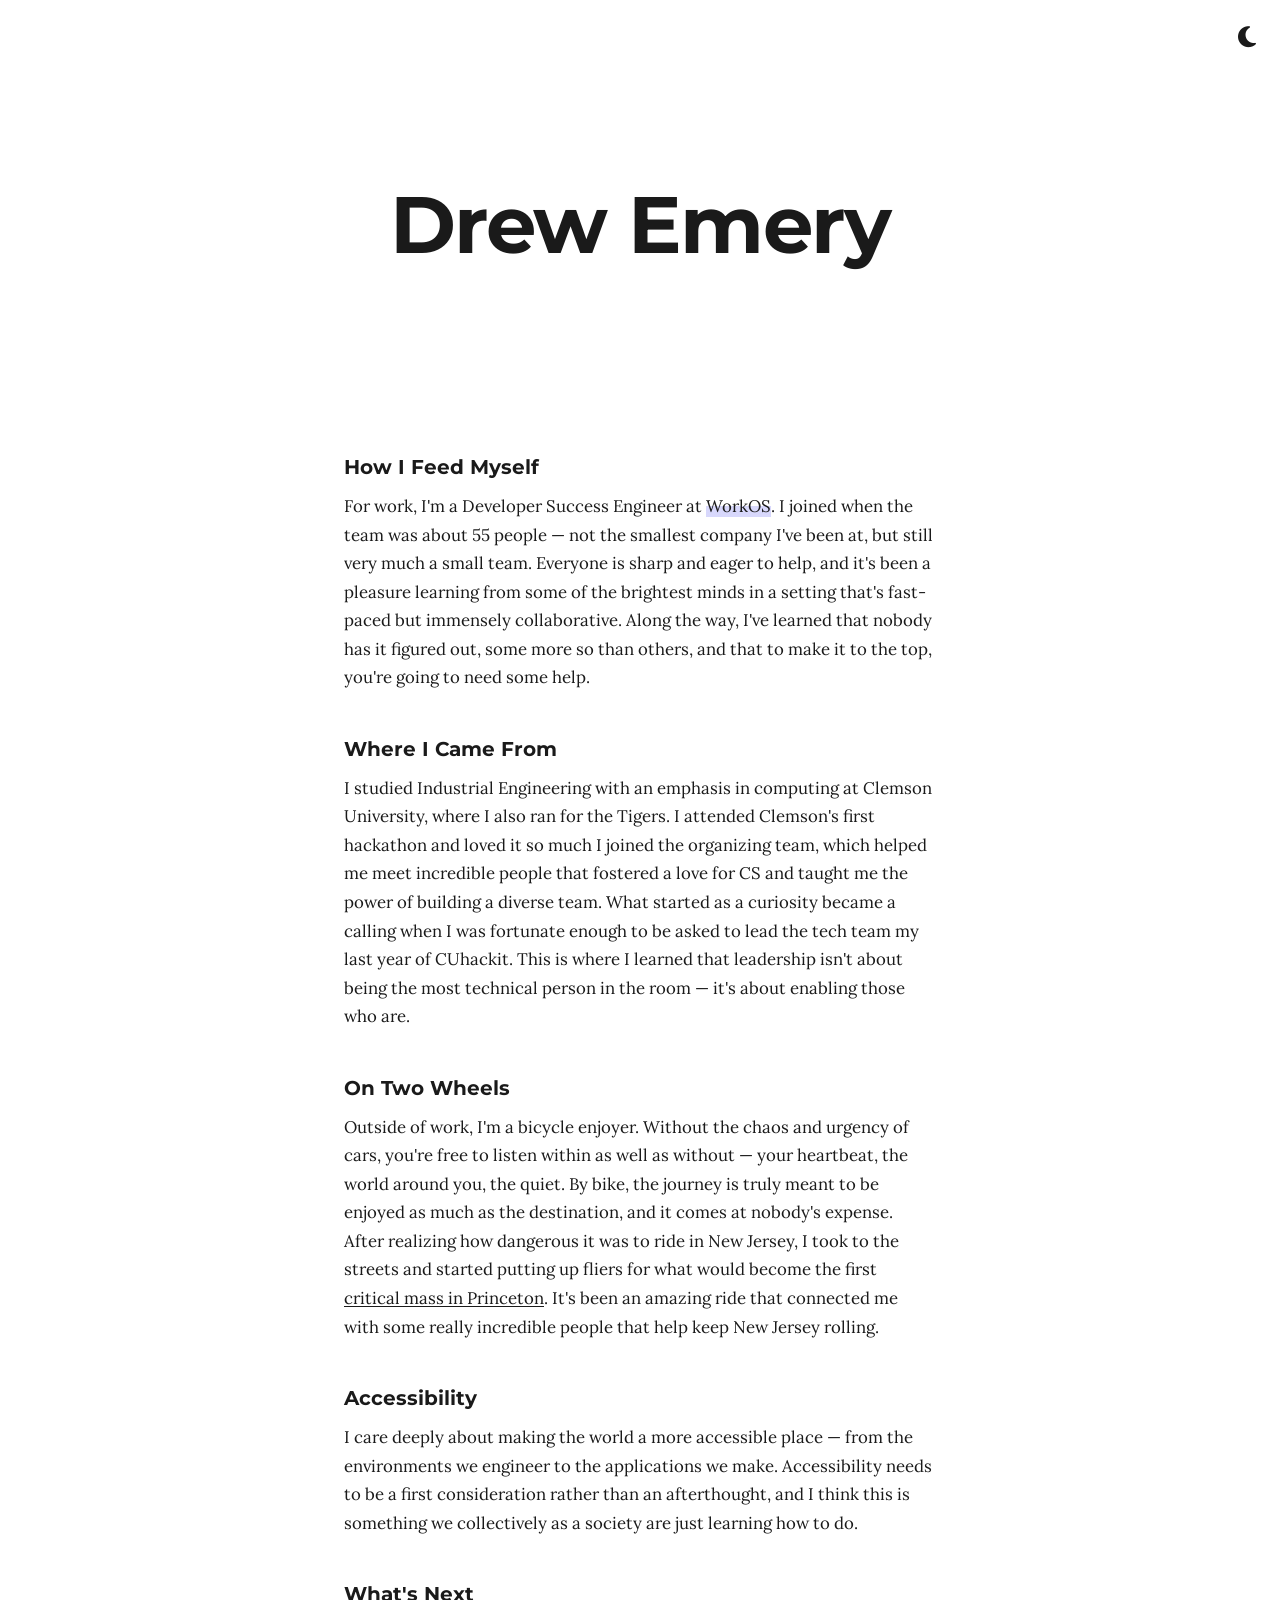
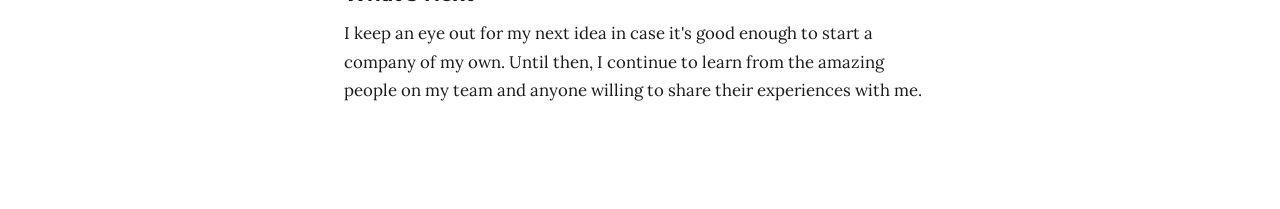
==== index.html @ e58ec0a4 "Refine bio content across all sections Rewrite cycling section with more personal voice, rework Clem" ====
<!DOCTYPE html>
<html lang="en">
<head>
  <meta charset="UTF-8">
  <meta name="viewport" content="width=device-width, initial-scale=1.0">
  <title>Drew Emery</title>
  <link rel="preconnect" href="https://fonts.googleapis.com">
  <link rel="preconnect" href="https://fonts.gstatic.com" crossorigin>
  <link rel="stylesheet" href="https://fonts.googleapis.com/css2?family=Montserrat:wght@700&family=Lora:ital,wght@0,400;0,500;1,400&display=swap">
  <link rel="stylesheet" href="styles.css">
  <link rel="stylesheet" href="https://cdnjs.cloudflare.com/ajax/libs/font-awesome/6.5.1/css/all.min.css">
  <script>
    (function() {
      var saved = localStorage.getItem('theme');
      if (saved === 'dark' || (!saved && window.matchMedia('(prefers-color-scheme: dark)').matches)) {
        document.documentElement.classList.add('dark');
      }
    })();
  </script>
</head>
<body>
  <a href="#main" class="skip-link">Skip to content</a>

  <button class="theme-toggle" id="theme-toggle" aria-label="Switch to dark mode">
    <i class="fa-solid fa-moon" aria-hidden="true"></i>
  </button>

  <header class="jumbotron">
    <h1>Drew Emery</h1>
  </header>

  <main id="main">
    <section>
      <h2>How I Feed Myself</h2>
      <p>For work, I'm a Developer Success Engineer at <a href="https://workos.com" class="highlight-workos">WorkOS</a>. I joined when the team was about 55 people &mdash; not the smallest company I've been at, but still very much a small team. Everyone is sharp and eager to help, and it's been a pleasure learning from some of the brightest minds in a setting that's fast-paced but immensely collaborative. Along the way, I've learned that nobody has it figured out, some more so than others, and that to make it to the top, you're going to need some help.</p>
    </section>

    <section>
      <h2>Where I Came From</h2>
      <p>I studied Industrial Engineering with an emphasis in computing at Clemson University, where I also ran for the Tigers. I attended Clemson's first hackathon and loved it so much I joined the organizing team, which helped me meet incredible people that fostered a love for CS and taught me the power of building a diverse team. What started as a curiosity became a calling when I was fortunate enough to be asked to lead the tech team my last year of CUhackit. This is where I learned that leadership isn't about being the most technical person in the room &mdash; it's about enabling those who are.</p>
    </section>

    <section>
      <h2>On Two Wheels</h2>
      <p>Outside of work, I'm a bicycle enjoyer. Without the chaos and urgency of cars, you're free to listen within as well as without &mdash; your heartbeat, the world around you, the quiet. By bike, the journey is truly meant to be enjoyed as much as the destination, and it comes at nobody's expense. After realizing how dangerous it was to ride in New Jersey, I took to the streets and started putting up fliers for what would become the first <a href="https://cmp.bike">critical mass in Princeton</a>. It's been an amazing ride that connected me with some really incredible people that help keep New Jersey rolling.</p>
    </section>

    <section>
      <h2>Accessibility</h2>
      <p>I care deeply about making the world a more accessible place &mdash; from the environments we engineer to the applications we make. Accessibility needs to be a first consideration rather than an afterthought, and I think this is something we collectively as a society are just learning how to do.</p>
    </section>

    <section>
      <h2>What's Next</h2>
      <p>I keep an eye out for my next idea in case it's good enough to start a company of my own. Until then, I continue to learn from the amazing people on my team and anyone willing to share their experiences with me.</p>
    </section>
  </main>

  <script>
    const toggle = document.getElementById('theme-toggle');
    const icon = toggle.querySelector('i');

    function updateToggle() {
      const isDark = document.documentElement.classList.contains('dark');
      if (isDark) {
        icon.classList.replace('fa-moon', 'fa-sun');
        toggle.setAttribute('aria-label', 'Switch to light mode');
      } else {
        icon.classList.replace('fa-sun', 'fa-moon');
        toggle.setAttribute('aria-label', 'Switch to dark mode');
      }
    }

    updateToggle();

    toggle.addEventListener('click', () => {
      document.documentElement.classList.toggle('dark');
      const isDark = document.documentElement.classList.contains('dark');
      localStorage.setItem('theme', isDark ? 'dark' : 'light');
      updateToggle();
    });
  </script>
</body>
</html>
---- styles.css ----
* {
  margin: 0;
  padding: 0;
  box-sizing: border-box;
}

body {
  font-family: "Lora", Georgia, serif;
  line-height: 1.7;
  color: #1a1a1a;
  background: #fff;
  transition: background 0.3s, color 0.3s;
}

html.dark body {
  color: #e0e0e0;
  background: #121212;
}

@media (prefers-reduced-motion: reduce) {
  body {
    transition: none;
  }
}

.skip-link {
  position: absolute;
  top: -100%;
  left: 1rem;
  padding: 0.5rem 1rem;
  background: #1a1a1a;
  color: #fff;
  border-radius: 0 0 4px 4px;
  z-index: 100;
  text-decoration: none;
}

.skip-link:focus {
  top: 0;
}

html.dark .skip-link {
  background: #e0e0e0;
  color: #121212;
}

.theme-toggle {
  position: fixed;
  top: 1.25rem;
  right: 1.25rem;
  background: none;
  border: none;
  font-size: 1.5rem;
  cursor: pointer;
  color: inherit;
  z-index: 10;
  padding: 0.25rem;
  border-radius: 4px;
}

.theme-toggle:focus-visible {
  outline: 2px solid #6363f1;
  outline-offset: 4px;
}

.jumbotron {
  display: flex;
  align-items: center;
  justify-content: center;
  min-height: 50vh;
  padding: 2rem;
}

.jumbotron h1 {
  font-size: clamp(2.5rem, 8vw, 5rem);
  font-weight: 700;
  letter-spacing: -0.02em;
}

main {
  max-width: 640px;
  margin: 0 auto;
  padding: 0 1.5rem 4rem;
}

section {
  margin-bottom: 2.5rem;
}

h1, h2 {
  font-family: "Montserrat", sans-serif;
}

h2 {
  font-size: 1.25rem;
  margin-bottom: 0.5rem;
}

p {
  font-size: 1.05rem;
}

a {
  color: inherit;
  text-decoration: underline;
  text-underline-offset: 2px;
}

a:focus-visible {
  outline: 2px solid #6363f1;
  outline-offset: 2px;
  border-radius: 2px;
}

html.dark a {
  color: #90caf9;
}

.highlight-workos {
  background: linear-gradient(to top, rgba(99, 99, 241, 0.25) 50%, transparent 50%);
  text-decoration: none;
}

.highlight-workos:hover {
  background: linear-gradient(to top, rgba(99, 99, 241, 0.4) 50%, transparent 50%);
}

html.dark .highlight-workos {
  background: linear-gradient(to top, rgba(99, 99, 241, 0.45) 50%, transparent 50%);
  color: #e0e0e0;
}

html.dark .highlight-workos:hover {
  background: linear-gradient(to top, rgba(99, 99, 241, 0.6) 50%, transparent 50%);
}
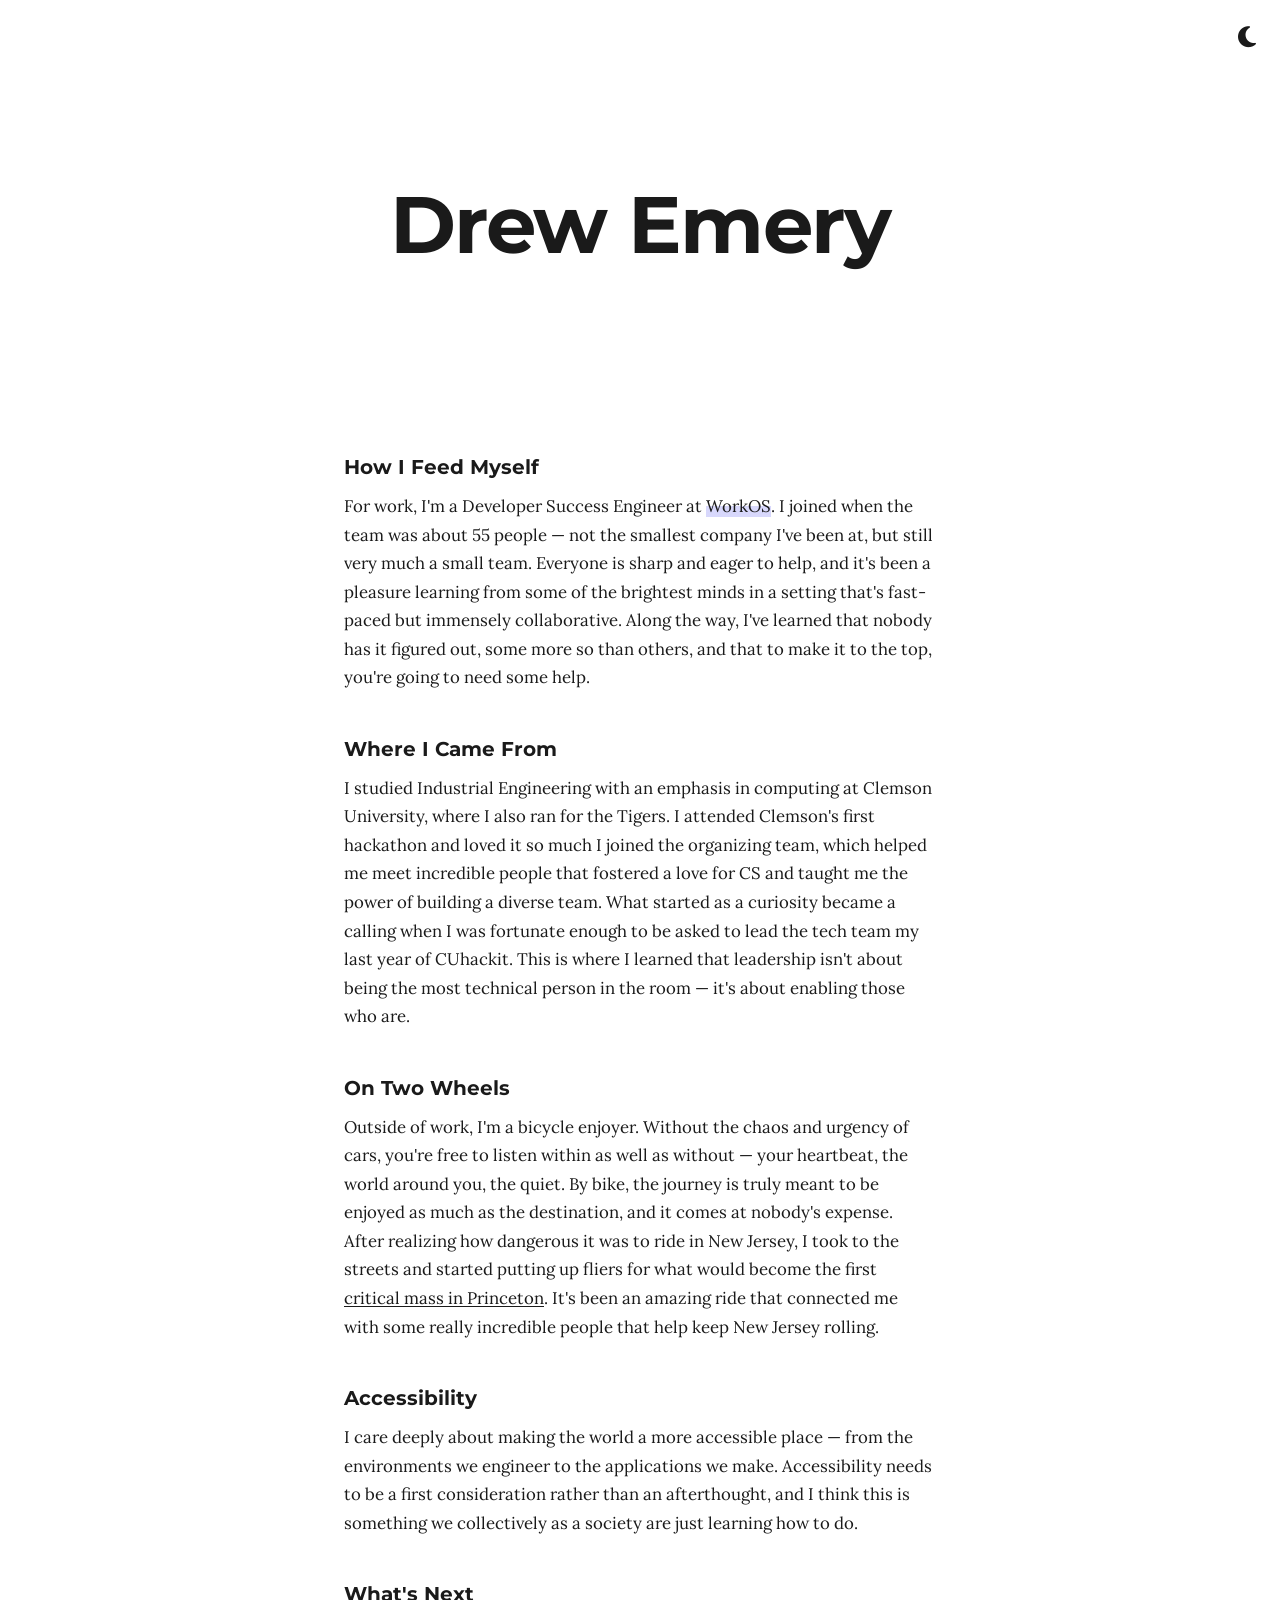
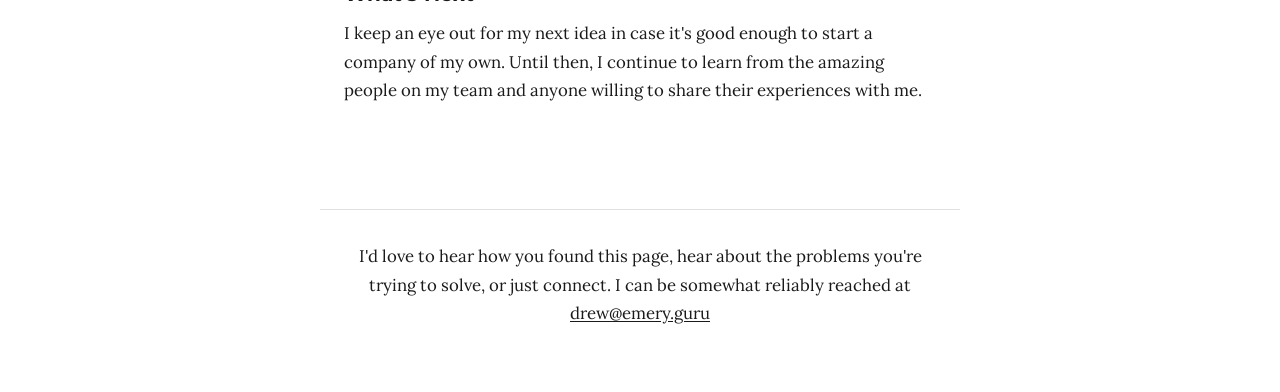
==== commit 64520160: "Add footer with obfuscated email contact JavaScript-assembled email address to discourage scraping, " ====
--- a/index.html
+++ b/index.html
@@ -56,6 +56,10 @@
     </section>
   </main>
 
+  <footer>
+    <p>I'd love to hear how you found this page, hear about the problems you're trying to solve, or just connect. I can be somewhat reliably reached at <a id="contact" href="#">Loading...</a></p>
+  </footer>
+
   <script>
     const toggle = document.getElementById('theme-toggle');
     const icon = toggle.querySelector('i');
@@ -79,6 +83,14 @@
       localStorage.setItem('theme', isDark ? 'dark' : 'light');
       updateToggle();
     });
+
+    (function() {
+      var c = document.getElementById('contact');
+      var u = 'drew';
+      var d = 'emery.guru';
+      c.href = 'mail' + 'to:' + u + '@' + d;
+      c.textContent = u + '@' + d;
+    })();
   </script>
 </body>
 </html>
--- a/styles.css
+++ b/styles.css
@@ -112,6 +112,18 @@
   border-radius: 2px;
 }
 
+footer {
+  max-width: 640px;
+  margin: 0 auto;
+  padding: 2rem 1.5rem 4rem;
+  border-top: 1px solid #e0e0e0;
+  text-align: center;
+}
+
+html.dark footer {
+  border-top-color: #333;
+}
+
 html.dark a {
   color: #90caf9;
 }
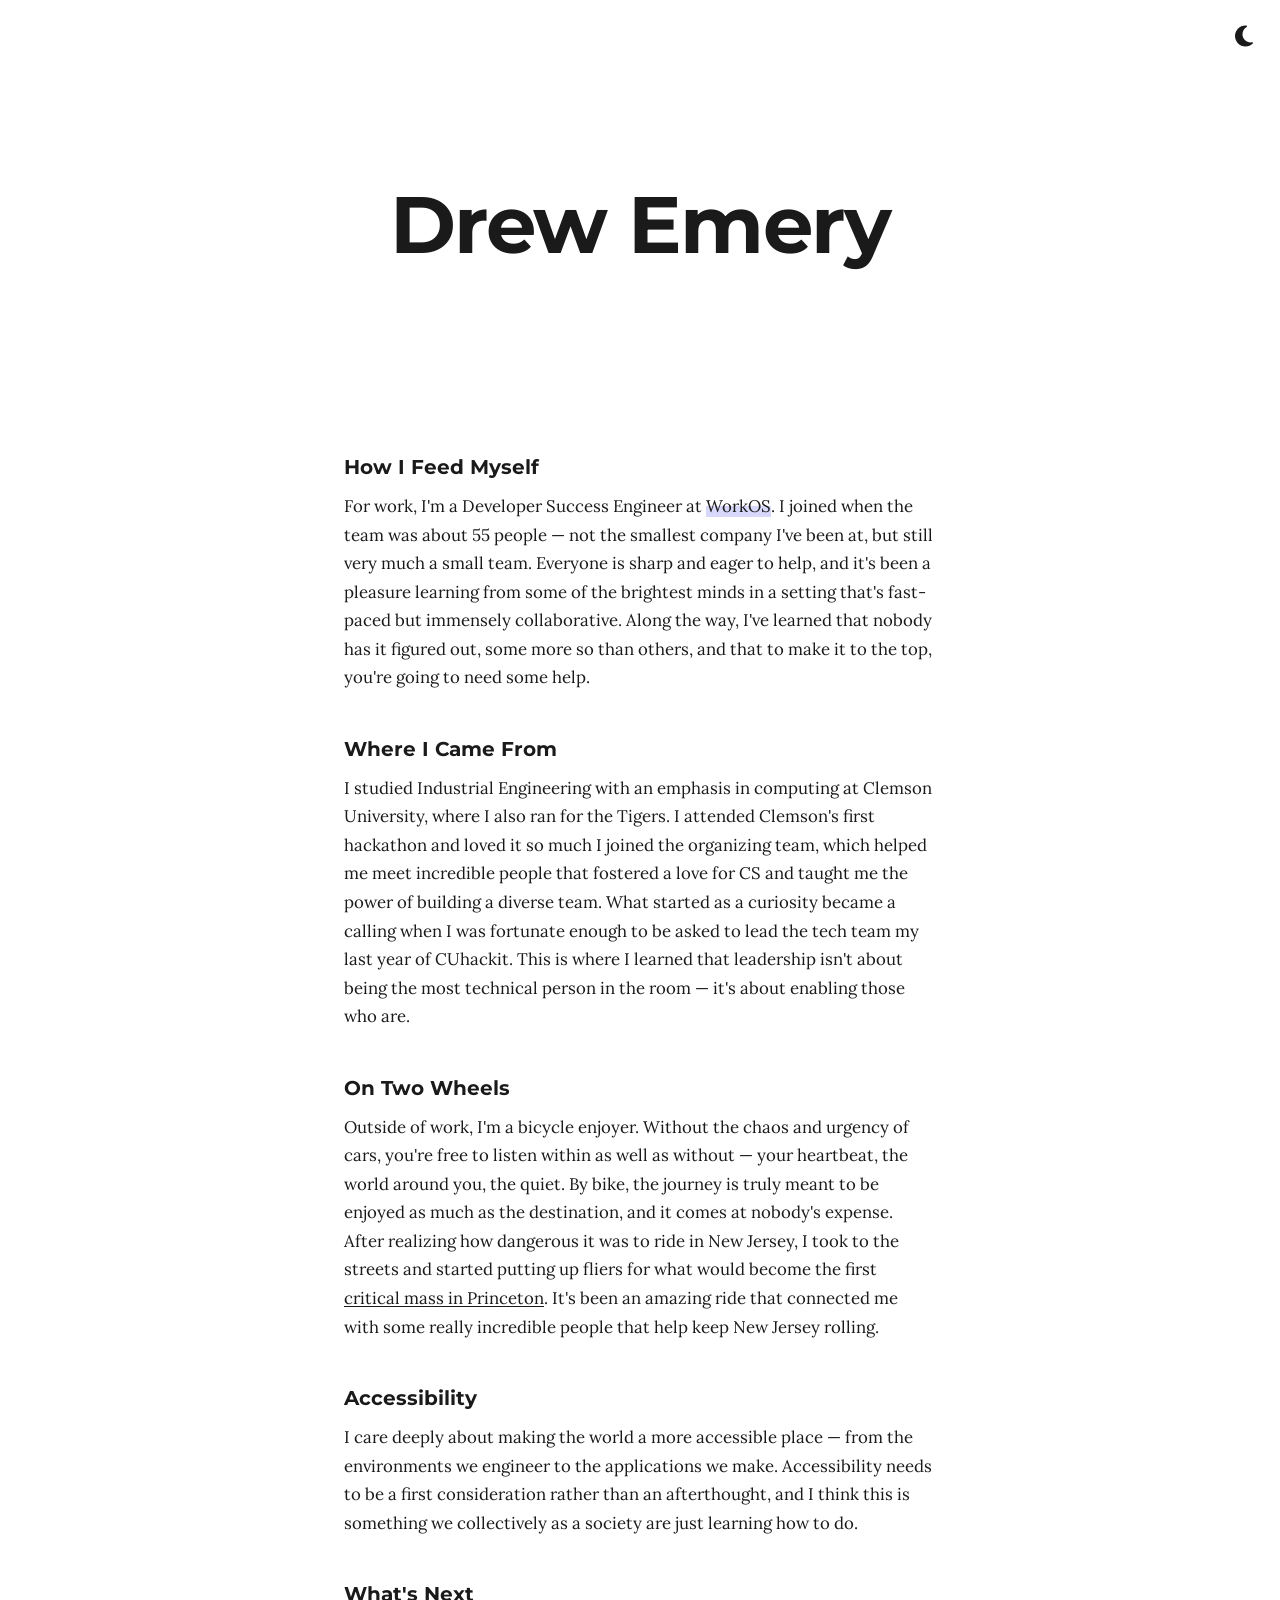
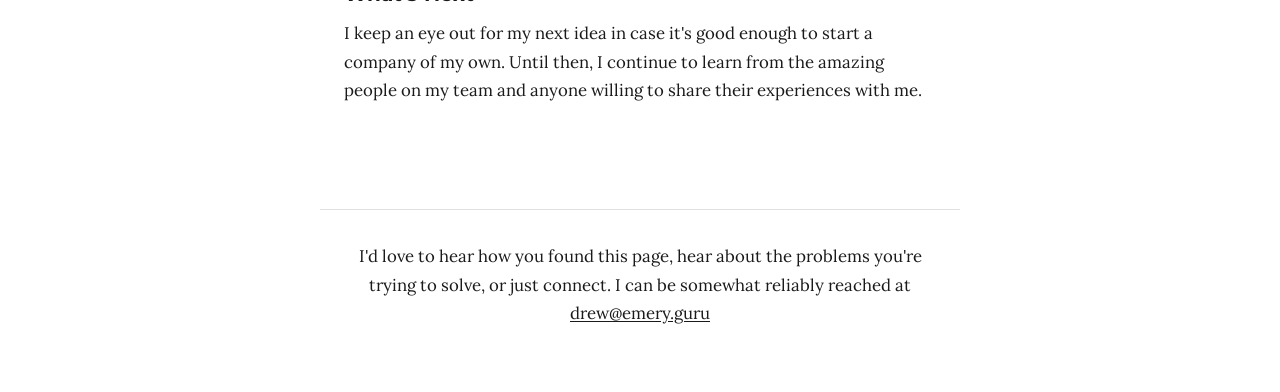
==== commit 01c564a0: "Fix Lighthouse issues: replace Font Awesome with inline SVGs, add meta description Remove the Font A" ====
--- a/index.html
+++ b/index.html
@@ -4,11 +4,11 @@
   <meta charset="UTF-8">
   <meta name="viewport" content="width=device-width, initial-scale=1.0">
   <title>Drew Emery</title>
+  <meta name="description" content="Drew Emery — Developer Success Engineer, cyclist, and accessibility advocate.">
   <link rel="preconnect" href="https://fonts.googleapis.com">
   <link rel="preconnect" href="https://fonts.gstatic.com" crossorigin>
   <link rel="stylesheet" href="https://fonts.googleapis.com/css2?family=Montserrat:wght@700&family=Lora:ital,wght@0,400;0,500;1,400&display=swap">
   <link rel="stylesheet" href="styles.css">
-  <link rel="stylesheet" href="https://cdnjs.cloudflare.com/ajax/libs/font-awesome/6.5.1/css/all.min.css">
   <script>
     (function() {
       var saved = localStorage.getItem('theme');
@@ -22,7 +22,8 @@
   <a href="#main" class="skip-link">Skip to content</a>
 
   <button class="theme-toggle" id="theme-toggle" aria-label="Switch to dark mode">
-    <i class="fa-solid fa-moon" aria-hidden="true"></i>
+    <svg class="icon-moon" aria-hidden="true" xmlns="http://www.w3.org/2000/svg" viewBox="0 0 384 512" width="1em" height="1em" fill="currentColor"><path d="M223.5 32C100 32 0 132.3 0 256S100 480 223.5 480c60.6 0 115.5-24.2 155.8-63.4c5-4.9 6.3-12.5 3.1-18.7s-10.1-9.7-17-8.5c-9.8 1.7-19.8 2.6-30.1 2.6c-96.9 0-175.5-78.8-175.5-176c0-65.8 36-123.1 89.3-153.3c6.1-3.5 9.2-10.5 7.7-17.3s-7.3-11.9-14.3-12.5c-6.3-.5-12.6-.8-19-.8z"/></svg>
+    <svg class="icon-sun" aria-hidden="true" xmlns="http://www.w3.org/2000/svg" viewBox="0 0 512 512" width="1em" height="1em" fill="currentColor"><path d="M361.5 1.2c5 2.1 8.6 6.6 9.6 11.9L391 121l107.9 19.8c5.3 1 9.8 4.6 11.9 9.6s1.5 10.7-1.6 15.2L446.9 256l62.3 90.3c3.1 4.5 3.7 10.2 1.6 15.2s-6.6 8.6-11.9 9.6L391 390.9l-19.9 107.9c-1 5.3-4.6 9.8-9.6 11.9s-10.7 1.5-15.2-1.6L256 446.9l-90.3 62.3c-4.5 3.1-10.2 3.7-15.2 1.6s-8.6-6.6-9.6-11.9L121 391 13.1 371.1c-5.3-1-9.8-4.6-11.9-9.6s-1.5-10.7 1.6-15.2L65.1 256 2.8 165.7c-3.1-4.5-3.7-10.2-1.6-15.2s6.6-8.6 11.9-9.6L121 121 140.9 13.1c1-5.3 4.6-9.8 9.6-11.9s10.7-1.5 15.2 1.6L256 65.1 346.3 2.8c4.5-3.1 10.2-3.7 15.2-1.6zM160 256a96 96 0 1 1 192 0 96 96 0 1 1 -192 0zm224 0a128 128 0 1 0 -256 0 128 128 0 1 0 256 0z"/></svg>
   </button>
 
   <header class="jumbotron">
@@ -62,17 +63,10 @@
 
   <script>
     const toggle = document.getElementById('theme-toggle');
-    const icon = toggle.querySelector('i');
 
     function updateToggle() {
       const isDark = document.documentElement.classList.contains('dark');
-      if (isDark) {
-        icon.classList.replace('fa-moon', 'fa-sun');
-        toggle.setAttribute('aria-label', 'Switch to light mode');
-      } else {
-        icon.classList.replace('fa-sun', 'fa-moon');
-        toggle.setAttribute('aria-label', 'Switch to dark mode');
-      }
+      toggle.setAttribute('aria-label', isDark ? 'Switch to light mode' : 'Switch to dark mode');
     }
 
     updateToggle();
--- a/styles.css
+++ b/styles.css
@@ -57,6 +57,10 @@
   padding: 0.25rem;
   border-radius: 4px;
 }
+
+.icon-sun { display: none; }
+html.dark .icon-moon { display: none; }
+html.dark .icon-sun { display: inline; }
 
 .theme-toggle:focus-visible {
   outline: 2px solid #6363f1;
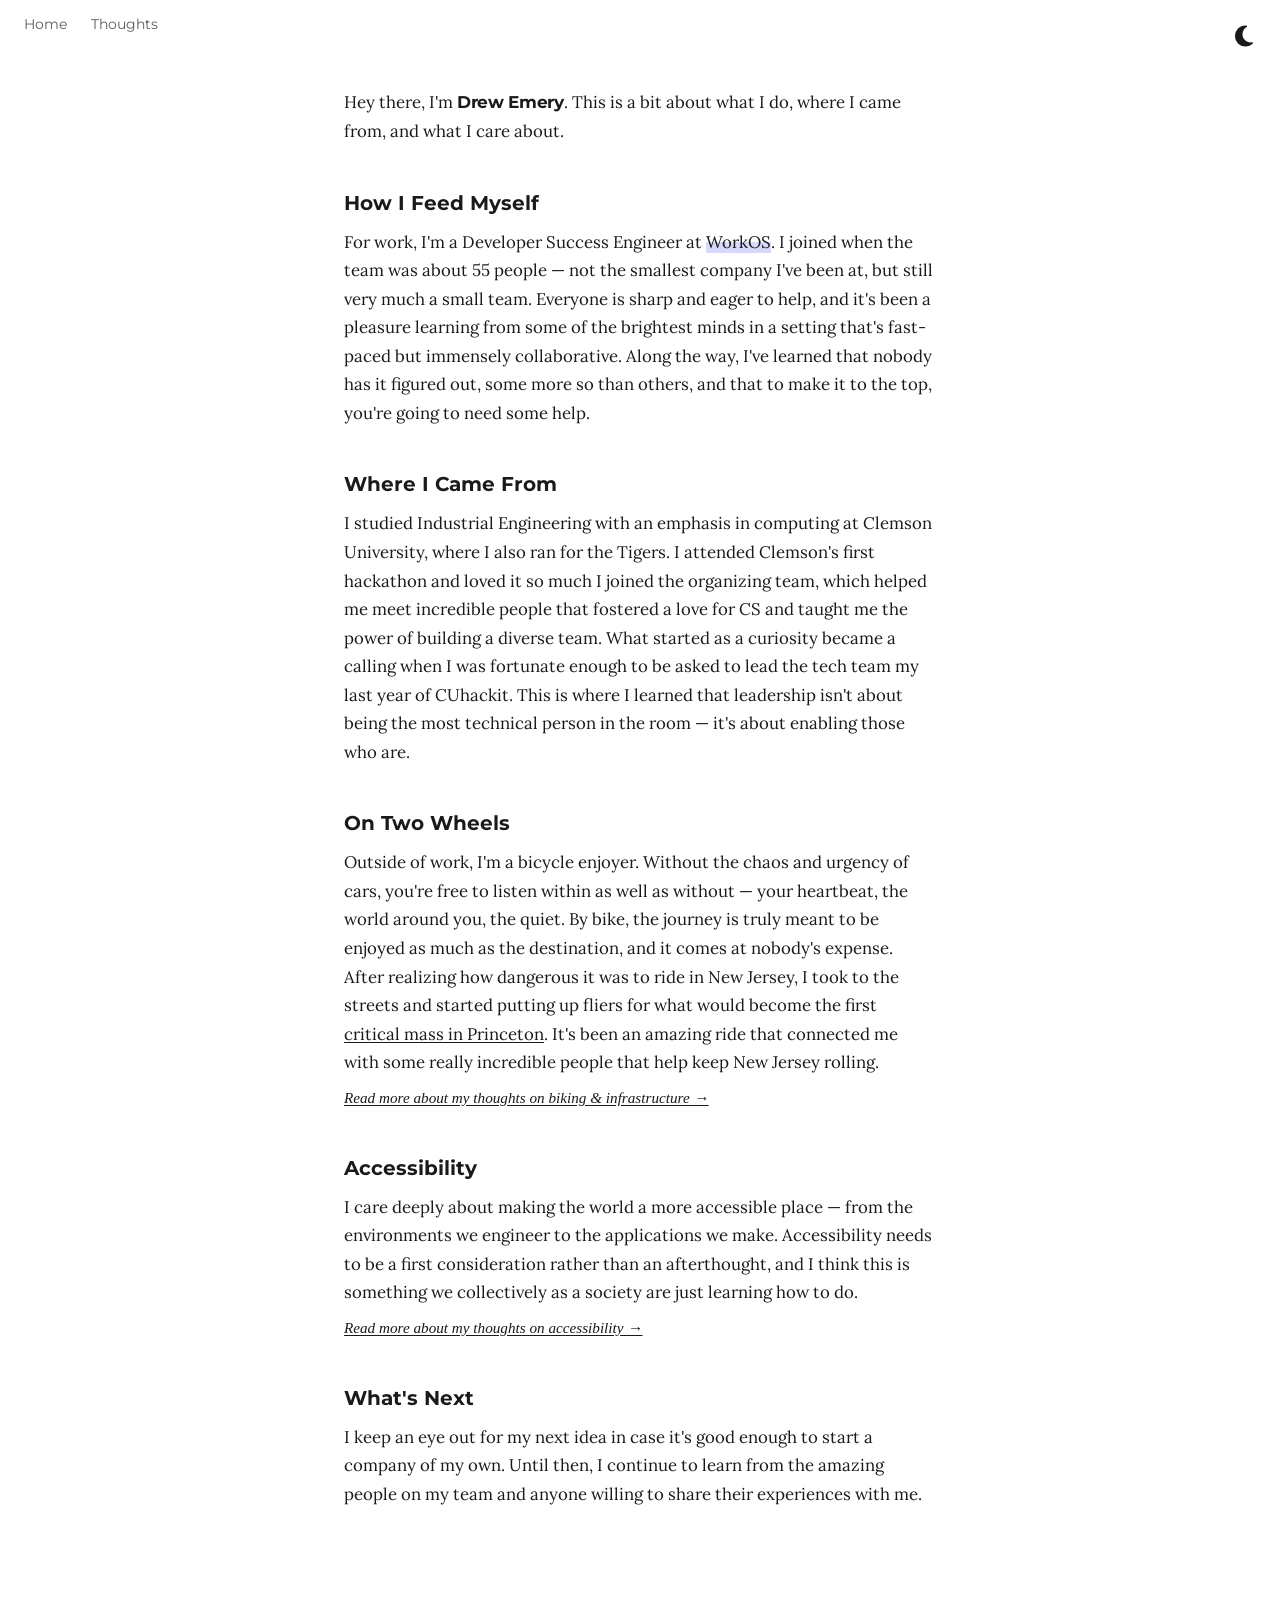
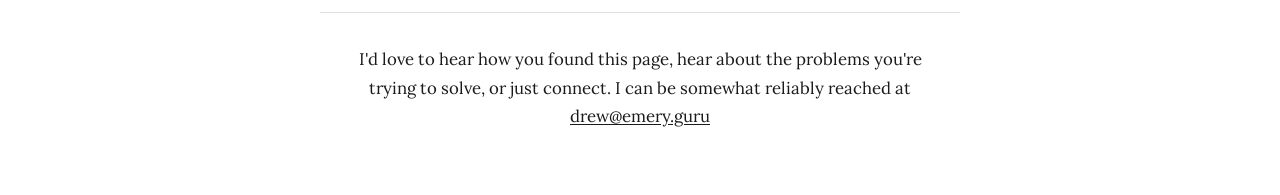
==== commit c8e10622: "Add scroll hero morph, intro section, and thoughts pages. Ship the animated name-to-intro transition" ====
--- a/index.html
+++ b/index.html
@@ -21,16 +21,29 @@
 <body>
   <a href="#main" class="skip-link">Skip to content</a>
 
+  <nav class="site-nav">
+    <a href="index.html">Home</a>
+    <a href="thoughts/index.html">Thoughts</a>
+  </nav>
+
   <button class="theme-toggle" id="theme-toggle" aria-label="Switch to dark mode">
     <svg class="icon-moon" aria-hidden="true" xmlns="http://www.w3.org/2000/svg" viewBox="0 0 384 512" width="1em" height="1em" fill="currentColor"><path d="M223.5 32C100 32 0 132.3 0 256S100 480 223.5 480c60.6 0 115.5-24.2 155.8-63.4c5-4.9 6.3-12.5 3.1-18.7s-10.1-9.7-17-8.5c-9.8 1.7-19.8 2.6-30.1 2.6c-96.9 0-175.5-78.8-175.5-176c0-65.8 36-123.1 89.3-153.3c6.1-3.5 9.2-10.5 7.7-17.3s-7.3-11.9-14.3-12.5c-6.3-.5-12.6-.8-19-.8z"/></svg>
     <svg class="icon-sun" aria-hidden="true" xmlns="http://www.w3.org/2000/svg" viewBox="0 0 512 512" width="1em" height="1em" fill="currentColor"><path d="M361.5 1.2c5 2.1 8.6 6.6 9.6 11.9L391 121l107.9 19.8c5.3 1 9.8 4.6 11.9 9.6s1.5 10.7-1.6 15.2L446.9 256l62.3 90.3c3.1 4.5 3.7 10.2 1.6 15.2s-6.6 8.6-11.9 9.6L391 390.9l-19.9 107.9c-1 5.3-4.6 9.8-9.6 11.9s-10.7 1.5-15.2-1.6L256 446.9l-90.3 62.3c-4.5 3.1-10.2 3.7-15.2 1.6s-8.6-6.6-9.6-11.9L121 391 13.1 371.1c-5.3-1-9.8-4.6-11.9-9.6s-1.5-10.7 1.6-15.2L65.1 256 2.8 165.7c-3.1-4.5-3.7-10.2-1.6-15.2s6.6-8.6 11.9-9.6L121 121 140.9 13.1c1-5.3 4.6-9.8 9.6-11.9s10.7-1.5 15.2 1.6L256 65.1 346.3 2.8c4.5-3.1 10.2-3.7 15.2-1.6zM160 256a96 96 0 1 1 192 0 96 96 0 1 1 -192 0zm224 0a128 128 0 1 0 -256 0 128 128 0 1 0 256 0z"/></svg>
   </button>
 
-  <header class="jumbotron">
-    <h1>Drew Emery</h1>
-  </header>
+  <section class="hero-scroll" id="hero-scroll">
+    <div class="hero-sticky">
+      <h1 class="hero-title" id="hero-title">Drew Emery</h1>
+    </div>
+  </section>
 
   <main id="main">
+    <section class="intro">
+      <p class="intro-lead" id="intro-lead">
+        <span class="intro-prefix" id="intro-prefix">Hey there, I'm </span><span class="name-slot" id="name-slot" aria-hidden="true">Drew Emery</span><span class="intro-suffix" id="intro-suffix">. This is a bit about what I do, where I came from, and what I care about.</span>
+      </p>
+    </section>
+
     <section>
       <h2>How I Feed Myself</h2>
       <p>For work, I'm a Developer Success Engineer at <a href="https://workos.com" class="highlight-workos">WorkOS</a>. I joined when the team was about 55 people &mdash; not the smallest company I've been at, but still very much a small team. Everyone is sharp and eager to help, and it's been a pleasure learning from some of the brightest minds in a setting that's fast-paced but immensely collaborative. Along the way, I've learned that nobody has it figured out, some more so than others, and that to make it to the top, you're going to need some help.</p>
@@ -44,11 +57,13 @@
     <section>
       <h2>On Two Wheels</h2>
       <p>Outside of work, I'm a bicycle enjoyer. Without the chaos and urgency of cars, you're free to listen within as well as without &mdash; your heartbeat, the world around you, the quiet. By bike, the journey is truly meant to be enjoyed as much as the destination, and it comes at nobody's expense. After realizing how dangerous it was to ride in New Jersey, I took to the streets and started putting up fliers for what would become the first <a href="https://cmp.bike">critical mass in Princeton</a>. It's been an amazing ride that connected me with some really incredible people that help keep New Jersey rolling.</p>
+      <p class="read-more"><a href="thoughts/biking.html">Read more about my thoughts on biking &amp; infrastructure &rarr;</a></p>
     </section>
 
     <section>
       <h2>Accessibility</h2>
       <p>I care deeply about making the world a more accessible place &mdash; from the environments we engineer to the applications we make. Accessibility needs to be a first consideration rather than an afterthought, and I think this is something we collectively as a society are just learning how to do.</p>
+      <p class="read-more"><a href="thoughts/accessibility.html">Read more about my thoughts on accessibility &rarr;</a></p>
     </section>
 
     <section>
@@ -85,6 +100,183 @@
       c.href = 'mail' + 'to:' + u + '@' + d;
       c.textContent = u + '@' + d;
     })();
+
+    (function() {
+      var heroScroll = document.getElementById('hero-scroll');
+      var heroTitle = document.getElementById('hero-title');
+      var nameSlot = document.getElementById('name-slot');
+      var introPrefix = document.getElementById('intro-prefix');
+      var introSuffix = document.getElementById('intro-suffix');
+      var introLead = document.getElementById('intro-lead');
+      var reducedMotion = window.matchMedia('(prefers-reduced-motion: reduce)').matches;
+
+      if (!heroScroll || !heroTitle || !nameSlot) return;
+
+      var settled = false;
+      var startCache = null;
+      var ticking = false;
+
+      function lerp(a, b, t) {
+        return a + (b - a) * t;
+      }
+
+      function clearHeroStyles() {
+        heroTitle.style.position = '';
+        heroTitle.style.left = '';
+        heroTitle.style.top = '';
+        heroTitle.style.fontSize = '';
+        heroTitle.style.lineHeight = '';
+        heroTitle.style.zIndex = '';
+        heroTitle.style.margin = '';
+        heroTitle.style.whiteSpace = '';
+        heroTitle.style.transform = '';
+        heroTitle.style.transformOrigin = '';
+        delete heroTitle.dataset.fixed;
+      }
+
+      function cacheStart() {
+        clearHeroStyles();
+        var rect = heroTitle.getBoundingClientRect();
+        var endFontSize = parseFloat(getComputedStyle(nameSlot).fontSize);
+        var startFontSize = parseFloat(getComputedStyle(heroTitle).fontSize);
+        startCache = {
+          left: rect.left,
+          top: rect.top,
+          fontSize: startFontSize,
+          scale: startFontSize / endFontSize
+        };
+      }
+
+      function scrollEnd() {
+        return Math.max(heroScroll.offsetHeight - window.innerHeight, 1);
+      }
+
+      function progress() {
+        return Math.min(Math.max(window.scrollY / scrollEnd(), 0), 1);
+      }
+
+      function compensateScroll(anchorTop) {
+        var drift = heroTitle.getBoundingClientRect().top - anchorTop;
+        if (Math.abs(drift) > 0.5) {
+          window.scrollBy(0, drift);
+        }
+      }
+
+      function settle() {
+        if (settled) return;
+        settled = true;
+
+        var anchorTop = heroTitle.getBoundingClientRect().top;
+        var endFontSize = parseFloat(getComputedStyle(nameSlot).fontSize);
+
+        heroTitle.style.left = nameSlot.getBoundingClientRect().left + 'px';
+        heroTitle.style.fontSize = endFontSize + 'px';
+        heroTitle.style.lineHeight = getComputedStyle(nameSlot).lineHeight;
+        var slotRect = nameSlot.getBoundingClientRect();
+        heroTitle.style.top = (slotRect.bottom - heroTitle.offsetHeight) + 'px';
+        heroTitle.style.transformOrigin = 'left bottom';
+        heroTitle.style.transform = 'scale(1)';
+        heroTitle.classList.add('hero-title--settled');
+        nameSlot.replaceWith(heroTitle);
+        clearHeroStyles();
+        document.documentElement.style.setProperty('--hero-progress', '1');
+        heroScroll.classList.add('hero-scroll--settled');
+        heroScroll.setAttribute('aria-hidden', 'true');
+        document.body.classList.add('hero-settled');
+        introPrefix.style.opacity = '';
+        introSuffix.style.opacity = '';
+        introPrefix.removeAttribute('aria-hidden');
+        introSuffix.removeAttribute('aria-hidden');
+
+        // Collapsing the hero shrinks the document; keep the name anchored on screen.
+        compensateScroll(anchorTop);
+      }
+
+      function ensurePinned() {
+        if (heroTitle.dataset.fixed) return;
+        heroTitle.dataset.fixed = '1';
+        heroTitle.style.position = 'fixed';
+        heroTitle.style.lineHeight = '1';
+        heroTitle.style.zIndex = '5';
+        heroTitle.style.margin = '0';
+        heroTitle.style.whiteSpace = 'nowrap';
+      }
+
+      function update() {
+        ticking = false;
+        if (settled) return;
+
+        var t = progress();
+
+        // Layout must reflect current progress before we measure the slot.
+        document.documentElement.style.setProperty('--hero-progress', String(t));
+        introPrefix.style.opacity = t;
+        introSuffix.style.opacity = Math.min(1, Math.max(0, (t - 0.75) / 0.25));
+
+        if (t >= 1) {
+          settle();
+          return;
+        }
+
+        if (t === 0) {
+          if (heroTitle.dataset.fixed) {
+            clearHeroStyles();
+            startCache = null;
+          }
+          if (!startCache) cacheStart();
+        } else {
+          if (!startCache) cacheStart();
+          ensurePinned();
+
+          var slotRect = nameSlot.getBoundingClientRect();
+          var endFontSize = parseFloat(getComputedStyle(nameSlot).fontSize);
+          var scale = lerp(startCache.scale, 1, t);
+
+          heroTitle.style.fontSize = endFontSize + 'px';
+          heroTitle.style.lineHeight = getComputedStyle(nameSlot).lineHeight;
+
+          var endTop = slotRect.bottom - heroTitle.offsetHeight;
+          // Hold the hero position briefly, then ease toward the slot as the
+          // intro rises; lock on at the end so the name lands cleanly.
+          var moveT = Math.max(0, Math.min(1, (t - 0.06) / 0.94));
+          if (t > 0.92) {
+            moveT = lerp(moveT, 1, (t - 0.92) / 0.08);
+          }
+          heroTitle.style.left = lerp(startCache.left, slotRect.left, moveT) + 'px';
+          heroTitle.style.top = lerp(startCache.top, endTop, moveT) + 'px';
+          heroTitle.style.transform = 'scale(' + scale + ')';
+          heroTitle.style.transformOrigin = 'left bottom';
+        }
+      }
+
+      function requestUpdate() {
+        if (!ticking) {
+          ticking = true;
+          requestAnimationFrame(update);
+        }
+      }
+
+      if (reducedMotion) {
+        settle();
+        return;
+      }
+
+      cacheStart();
+      introPrefix.setAttribute('aria-hidden', 'true');
+      introSuffix.setAttribute('aria-hidden', 'true');
+      update();
+
+      window.addEventListener('scroll', requestUpdate, { passive: true });
+      window.addEventListener('resize', function() {
+        if (settled) return;
+        startCache = null;
+        if (progress() === 0) {
+          clearHeroStyles();
+          cacheStart();
+        }
+        requestUpdate();
+      });
+    })();
   </script>
 </body>
 </html>
--- a/styles.css
+++ b/styles.css
@@ -10,6 +10,7 @@
   color: #1a1a1a;
   background: #fff;
   transition: background 0.3s, color 0.3s;
+  overflow-anchor: none;
 }
 
 html.dark body {
@@ -67,18 +68,108 @@
   outline-offset: 4px;
 }
 
-.jumbotron {
+/* Hero scroll morph */
+.hero-scroll {
+  height: 200vh;
+  position: relative;
+  z-index: 1;
+}
+
+.hero-scroll + main {
+  margin-top: -100vh;
+  position: relative;
+  z-index: 2;
+}
+
+body.hero-settled .hero-scroll + main {
+  margin-top: 0;
+}
+
+.hero-scroll--settled {
+  height: 0;
+  overflow: hidden;
+}
+
+.hero-sticky {
+  position: sticky;
+  top: 0;
+  height: 100vh;
   display: flex;
   align-items: center;
   justify-content: center;
-  min-height: 50vh;
-  padding: 2rem;
-}
-
-.jumbotron h1 {
+  pointer-events: none;
+}
+
+.hero-title {
+  font-family: "Montserrat", sans-serif;
   font-size: clamp(2.5rem, 8vw, 5rem);
   font-weight: 700;
   letter-spacing: -0.02em;
+  margin: 0;
+}
+
+.hero-title--settled {
+  display: inline;
+  font-size: inherit;
+  font-weight: 700;
+  letter-spacing: -0.02em;
+  white-space: normal;
+}
+
+.intro {
+  margin-bottom: 2.5rem;
+  min-height: calc((1 - var(--hero-progress, 0)) * 50vh);
+  display: flex;
+  align-items: flex-end;
+  padding-bottom: calc((1 - var(--hero-progress, 0)) * 1rem);
+}
+
+body.hero-settled .intro {
+  min-height: 0;
+  display: block;
+  padding-bottom: 0;
+}
+
+.intro-lead {
+  font-size: 1.05rem;
+  white-space: nowrap;
+}
+
+body.hero-settled .intro-lead {
+  white-space: normal;
+}
+
+.name-slot {
+  font-family: "Montserrat", sans-serif;
+  font-weight: 700;
+  letter-spacing: -0.02em;
+  visibility: hidden;
+}
+
+.intro-prefix,
+.intro-suffix {
+  opacity: 0;
+}
+
+body.hero-settled .intro-prefix,
+body.hero-settled .intro-suffix {
+  opacity: 1;
+}
+
+@media (prefers-reduced-motion: reduce) {
+  .hero-scroll {
+    height: 0;
+    overflow: hidden;
+  }
+
+  .intro-prefix,
+  .intro-suffix {
+    opacity: 1;
+  }
+
+  .name-slot {
+    visibility: visible;
+  }
 }
 
 main {
@@ -149,3 +240,65 @@
 html.dark .highlight-workos:hover {
   background: linear-gradient(to top, rgba(99, 99, 241, 0.6) 50%, transparent 50%);
 }
+
+/* Navbar */
+.site-nav {
+  font-family: "Montserrat", sans-serif;
+  padding: 0.75rem 1.5rem;
+  font-size: 0.9rem;
+  display: flex;
+  gap: 1.5rem;
+}
+
+.site-nav a {
+  text-decoration: none;
+  opacity: 0.7;
+}
+
+.site-nav a:hover {
+  opacity: 1;
+}
+
+/* Read-more links in bio sections */
+.read-more {
+  margin-top: 0.5rem;
+  font-size: 0.95rem;
+  font-style: italic;
+}
+
+/* Thoughts overview page */
+.thoughts-list {
+  max-width: 640px;
+  margin: 0 auto;
+  padding: 0 1.5rem 4rem;
+  list-style: none;
+}
+
+.thoughts-list li {
+  margin-bottom: 2rem;
+}
+
+.thoughts-list h2 {
+  margin-bottom: 0.25rem;
+}
+
+.thoughts-list p {
+  margin-bottom: 0.25rem;
+}
+
+/* Thought page */
+.thought-page {
+  max-width: 640px;
+  margin: 0 auto;
+  padding: 2rem 1.5rem 4rem;
+}
+
+.thought-page h1 {
+  font-size: clamp(1.75rem, 5vw, 2.5rem);
+  margin-bottom: 1rem;
+}
+
+.thought-page p {
+  font-size: 1.05rem;
+  margin-bottom: 1rem;
+}
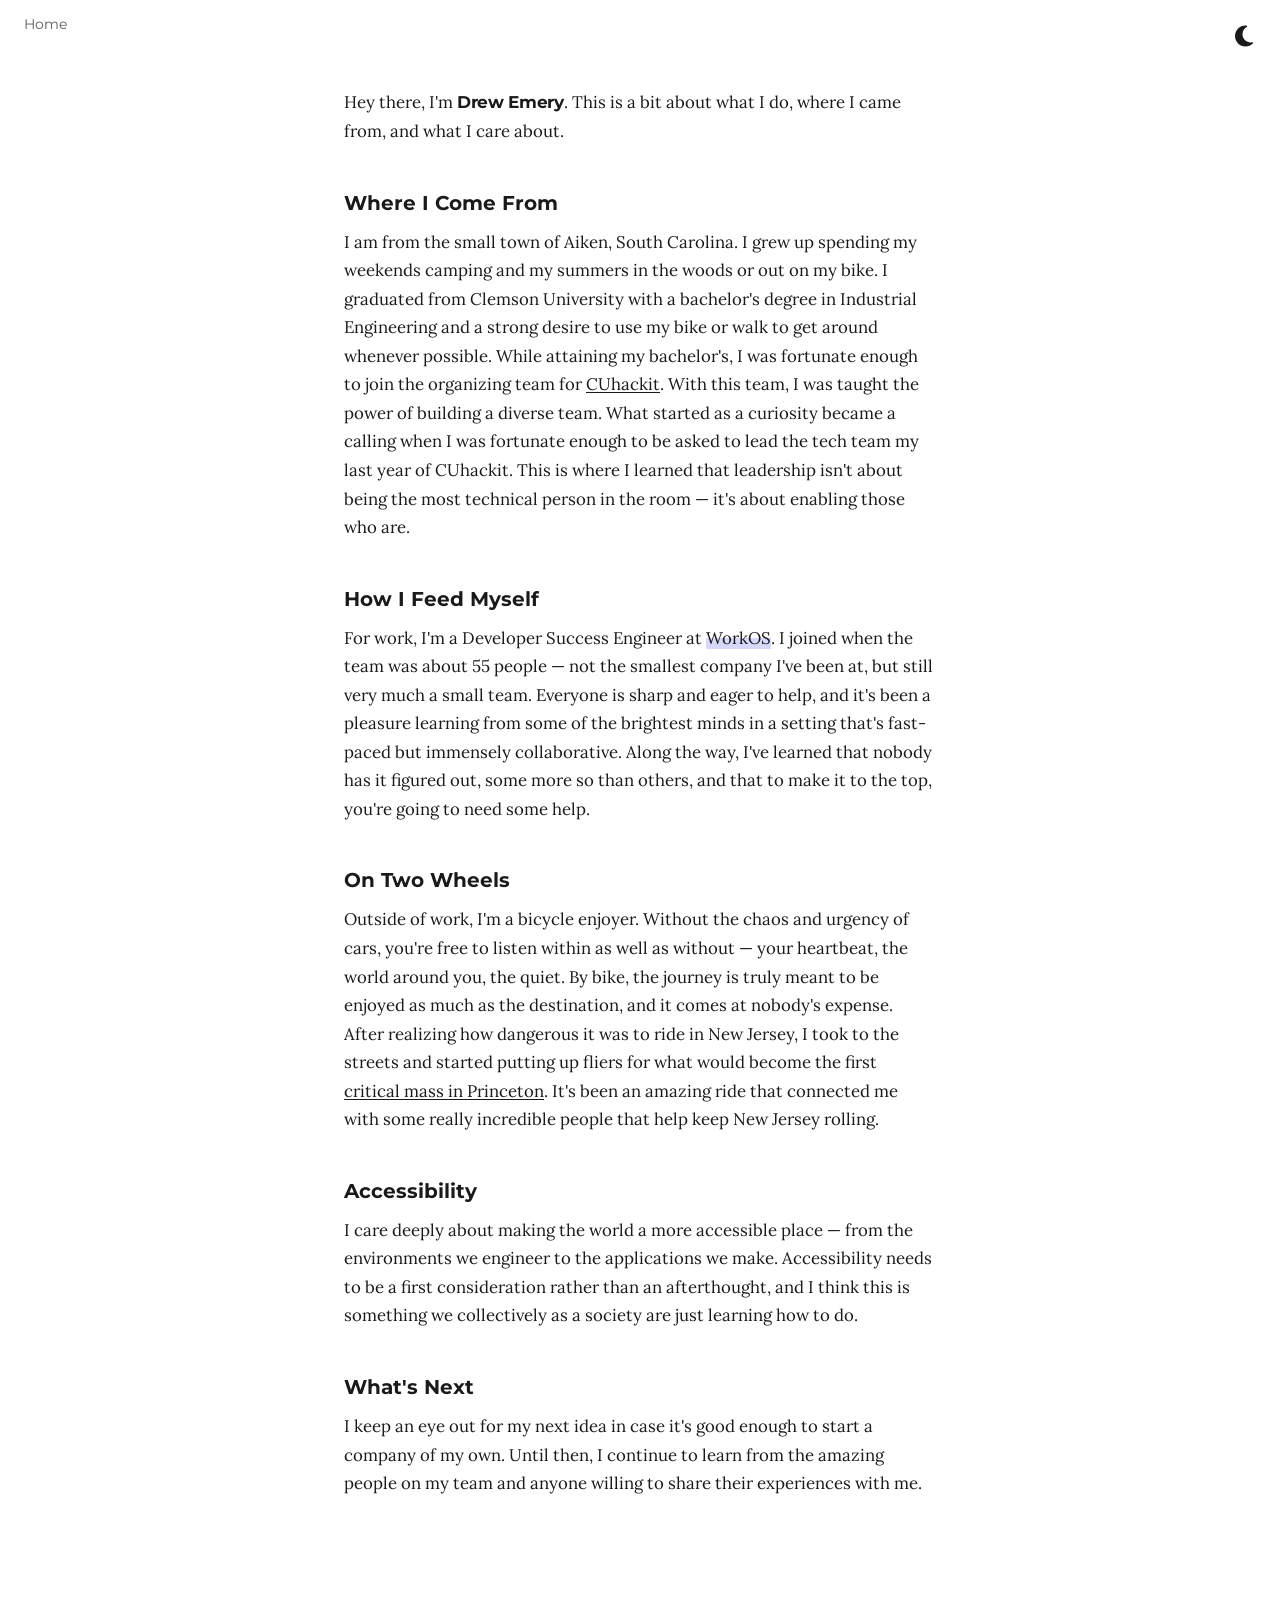
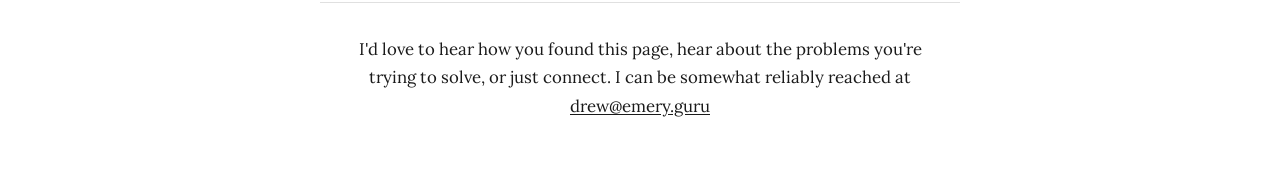
==== commit f968521a: "Reorganize bio sections and remove links to unpublished pages. Move Where I Come From first with upd" ====
--- a/index.html
+++ b/index.html
@@ -23,7 +23,6 @@
 
   <nav class="site-nav">
     <a href="index.html">Home</a>
-    <a href="thoughts/index.html">Thoughts</a>
   </nav>
 
   <button class="theme-toggle" id="theme-toggle" aria-label="Switch to dark mode">
@@ -45,25 +44,23 @@
     </section>
 
     <section>
+      <h2>Where I Come From</h2>
+      <p>I am from the small town of Aiken, South Carolina. I grew up spending my weekends camping and my summers in the woods or out on my bike. I graduated from Clemson University with a bachelor's degree in Industrial Engineering and a strong desire to use my bike or walk to get around whenever possible. While attaining my bachelor's, I was fortunate enough to join the organizing team for <a href="https://cuhack.it">CUhackit</a>. With this team, I was taught the power of building a diverse team. What started as a curiosity became a calling when I was fortunate enough to be asked to lead the tech team my last year of CUhackit. This is where I learned that leadership isn't about being the most technical person in the room &mdash; it's about enabling those who are.</p>
+    </section>
+
+    <section>
       <h2>How I Feed Myself</h2>
       <p>For work, I'm a Developer Success Engineer at <a href="https://workos.com" class="highlight-workos">WorkOS</a>. I joined when the team was about 55 people &mdash; not the smallest company I've been at, but still very much a small team. Everyone is sharp and eager to help, and it's been a pleasure learning from some of the brightest minds in a setting that's fast-paced but immensely collaborative. Along the way, I've learned that nobody has it figured out, some more so than others, and that to make it to the top, you're going to need some help.</p>
     </section>
 
     <section>
-      <h2>Where I Came From</h2>
-      <p>I studied Industrial Engineering with an emphasis in computing at Clemson University, where I also ran for the Tigers. I attended Clemson's first hackathon and loved it so much I joined the organizing team, which helped me meet incredible people that fostered a love for CS and taught me the power of building a diverse team. What started as a curiosity became a calling when I was fortunate enough to be asked to lead the tech team my last year of CUhackit. This is where I learned that leadership isn't about being the most technical person in the room &mdash; it's about enabling those who are.</p>
-    </section>
-
-    <section>
       <h2>On Two Wheels</h2>
       <p>Outside of work, I'm a bicycle enjoyer. Without the chaos and urgency of cars, you're free to listen within as well as without &mdash; your heartbeat, the world around you, the quiet. By bike, the journey is truly meant to be enjoyed as much as the destination, and it comes at nobody's expense. After realizing how dangerous it was to ride in New Jersey, I took to the streets and started putting up fliers for what would become the first <a href="https://cmp.bike">critical mass in Princeton</a>. It's been an amazing ride that connected me with some really incredible people that help keep New Jersey rolling.</p>
-      <p class="read-more"><a href="thoughts/biking.html">Read more about my thoughts on biking &amp; infrastructure &rarr;</a></p>
     </section>
 
     <section>
       <h2>Accessibility</h2>
       <p>I care deeply about making the world a more accessible place &mdash; from the environments we engineer to the applications we make. Accessibility needs to be a first consideration rather than an afterthought, and I think this is something we collectively as a society are just learning how to do.</p>
-      <p class="read-more"><a href="thoughts/accessibility.html">Read more about my thoughts on accessibility &rarr;</a></p>
     </section>
 
     <section>
@@ -107,17 +104,30 @@
       var nameSlot = document.getElementById('name-slot');
       var introPrefix = document.getElementById('intro-prefix');
       var introSuffix = document.getElementById('intro-suffix');
-      var introLead = document.getElementById('intro-lead');
       var reducedMotion = window.matchMedia('(prefers-reduced-motion: reduce)').matches;
 
       if (!heroScroll || !heroTitle || !nameSlot) return;
 
       var settled = false;
       var startCache = null;
+      var endCache = null;
+      var cachedScrollEnd = null;
       var ticking = false;
 
       function lerp(a, b, t) {
         return a + (b - a) * t;
+      }
+
+      function viewportHeight() {
+        return window.visualViewport ? window.visualViewport.height : window.innerHeight;
+      }
+
+      function pageScrollY() {
+        return window.scrollY;
+      }
+
+      function pageScrollX() {
+        return window.scrollX;
       }
 
       function clearHeroStyles() {
@@ -142,64 +152,148 @@
         startCache = {
           left: rect.left,
           top: rect.top,
+          bottom: rect.bottom,
           fontSize: startFontSize,
-          scale: startFontSize / endFontSize
+          scale: startFontSize / endFontSize,
+          endFontSize: endFontSize
         };
       }
 
+      function pinHeroAtStart() {
+        if (!startCache) cacheStart();
+        if (heroTitle.dataset.fixed) return;
+
+        heroTitle.dataset.fixed = '1';
+        heroTitle.style.position = 'fixed';
+        heroTitle.style.zIndex = '5';
+        heroTitle.style.margin = '0';
+        heroTitle.style.whiteSpace = 'nowrap';
+        heroTitle.style.lineHeight = getComputedStyle(nameSlot).lineHeight;
+        heroTitle.style.fontSize = startCache.endFontSize + 'px';
+        heroTitle.style.left = startCache.left + 'px';
+        heroTitle.style.transform = 'scale(' + startCache.scale + ')';
+        heroTitle.style.transformOrigin = 'left bottom';
+        heroTitle.style.top = (startCache.bottom - heroTitle.offsetHeight) + 'px';
+      }
+
+      function cacheStartDoc() {
+        if (!startCache) return;
+        var pinnedTop = parseFloat(heroTitle.style.top);
+        startCache.docLeft = startCache.left + pageScrollX();
+        startCache.docTop = pinnedTop + pageScrollY();
+      }
+
+      function cacheEnd() {
+        var html = document.documentElement;
+        var savedY = window.scrollY;
+        html.style.overflow = 'hidden';
+        window.scrollTo(0, scrollEnd());
+        document.documentElement.style.setProperty('--hero-progress', '1');
+        introPrefix.style.opacity = '1';
+        introSuffix.style.opacity = '1';
+
+        heroTitle.style.fontSize = startCache.endFontSize + 'px';
+        heroTitle.style.lineHeight = getComputedStyle(nameSlot).lineHeight;
+        var lineBottom = introPrefix.getBoundingClientRect().bottom;
+        var pinnedTop = lineBottom - heroTitle.offsetHeight;
+
+        endCache = {
+          docLeft: nameSlot.getBoundingClientRect().left + pageScrollX(),
+          docTop: pinnedTop + pageScrollY()
+        };
+
+        window.scrollTo(0, savedY);
+        document.documentElement.style.setProperty('--hero-progress', '0');
+        introPrefix.style.opacity = '';
+        introSuffix.style.opacity = '';
+        html.style.overflow = '';
+      }
+
       function scrollEnd() {
-        return Math.max(heroScroll.offsetHeight - window.innerHeight, 1);
+        if (cachedScrollEnd === null) {
+          cachedScrollEnd = Math.max(heroScroll.offsetHeight - viewportHeight(), 1);
+        }
+        return cachedScrollEnd;
       }
 
       function progress() {
-        return Math.min(Math.max(window.scrollY / scrollEnd(), 0), 1);
-      }
-
-      function compensateScroll(anchorTop) {
-        var drift = heroTitle.getBoundingClientRect().top - anchorTop;
-        if (Math.abs(drift) > 0.5) {
-          window.scrollBy(0, drift);
-        }
+        return Math.min(Math.max(pageScrollY() / scrollEnd(), 0), 1);
+      }
+
+      function recacheMetrics() {
+        if (settled) return;
+        cachedScrollEnd = null;
+        startCache = null;
+        endCache = null;
+        clearHeroStyles();
+        cacheStart();
+        pinHeroAtStart();
+        cacheStartDoc();
+        cacheEnd();
+      }
+
+      function clampScrollToEnd() {
+        var end = scrollEnd();
+        if (pageScrollY() > end) {
+          window.scrollTo(0, end);
+        }
+      }
+
+      function pinIntroLine(anchorTop) {
+        function fix() {
+          var drift = introPrefix.getBoundingClientRect().top - anchorTop;
+          if (Math.abs(drift) > 0.5) {
+            window.scrollTo(0, window.scrollY + drift);
+          }
+        }
+
+        fix();
+        requestAnimationFrame(function() {
+          fix();
+          requestAnimationFrame(fix);
+        });
+      }
+
+      function compensateScroll(scrollBefore, anchorTop, mainMarginTop) {
+        window.scrollTo(0, Math.max(0, scrollBefore + mainMarginTop));
+        pinIntroLine(anchorTop);
       }
 
       function settle() {
         if (settled) return;
         settled = true;
-
-        var anchorTop = heroTitle.getBoundingClientRect().top;
-        var endFontSize = parseFloat(getComputedStyle(nameSlot).fontSize);
-
-        heroTitle.style.left = nameSlot.getBoundingClientRect().left + 'px';
-        heroTitle.style.fontSize = endFontSize + 'px';
-        heroTitle.style.lineHeight = getComputedStyle(nameSlot).lineHeight;
-        var slotRect = nameSlot.getBoundingClientRect();
-        heroTitle.style.top = (slotRect.bottom - heroTitle.offsetHeight) + 'px';
-        heroTitle.style.transformOrigin = 'left bottom';
-        heroTitle.style.transform = 'scale(1)';
-        heroTitle.classList.add('hero-title--settled');
-        nameSlot.replaceWith(heroTitle);
-        clearHeroStyles();
+        clampScrollToEnd();
+
+        var scrollBefore = window.scrollY;
+        var anchorTop = introPrefix.getBoundingClientRect().top;
+        var mainMarginTop = parseFloat(getComputedStyle(heroScroll.nextElementSibling).marginTop) || 0;
+        var html = document.documentElement;
+        var prevOverflow = html.style.overflow;
+
         document.documentElement.style.setProperty('--hero-progress', '1');
-        heroScroll.classList.add('hero-scroll--settled');
-        heroScroll.setAttribute('aria-hidden', 'true');
-        document.body.classList.add('hero-settled');
         introPrefix.style.opacity = '';
         introSuffix.style.opacity = '';
         introPrefix.removeAttribute('aria-hidden');
         introSuffix.removeAttribute('aria-hidden');
 
-        // Collapsing the hero shrinks the document; keep the name anchored on screen.
-        compensateScroll(anchorTop);
-      }
-
-      function ensurePinned() {
-        if (heroTitle.dataset.fixed) return;
-        heroTitle.dataset.fixed = '1';
-        heroTitle.style.position = 'fixed';
-        heroTitle.style.lineHeight = '1';
-        heroTitle.style.zIndex = '5';
-        heroTitle.style.margin = '0';
-        heroTitle.style.whiteSpace = 'nowrap';
+        if (heroTitle.dataset.fixed) {
+          var slotRect = nameSlot.getBoundingClientRect();
+          heroTitle.style.left = slotRect.left + 'px';
+          heroTitle.style.top = slotRect.top + 'px';
+          heroTitle.style.transform = 'scale(1)';
+        }
+
+        heroTitle.classList.add('hero-title--settled');
+        nameSlot.replaceWith(heroTitle);
+
+        html.style.overflow = 'hidden';
+        heroScroll.classList.add('hero-scroll--settled');
+        heroScroll.setAttribute('aria-hidden', 'true');
+        document.body.classList.add('hero-settled');
+        compensateScroll(scrollBefore, anchorTop, mainMarginTop);
+        clearHeroStyles();
+        pinIntroLine(anchorTop);
+        html.style.overflow = prevOverflow;
       }
 
       function update() {
@@ -208,45 +302,28 @@
 
         var t = progress();
 
-        // Layout must reflect current progress before we measure the slot.
         document.documentElement.style.setProperty('--hero-progress', String(t));
         introPrefix.style.opacity = t;
-        introSuffix.style.opacity = Math.min(1, Math.max(0, (t - 0.75) / 0.25));
+        introSuffix.style.opacity = t >= 0.75 ? Math.min(1, (t - 0.75) / 0.25) : 0;
 
         if (t >= 1) {
           settle();
           return;
         }
 
-        if (t === 0) {
-          if (heroTitle.dataset.fixed) {
-            clearHeroStyles();
-            startCache = null;
-          }
-          if (!startCache) cacheStart();
-        } else {
-          if (!startCache) cacheStart();
-          ensurePinned();
-
-          var slotRect = nameSlot.getBoundingClientRect();
-          var endFontSize = parseFloat(getComputedStyle(nameSlot).fontSize);
-          var scale = lerp(startCache.scale, 1, t);
-
-          heroTitle.style.fontSize = endFontSize + 'px';
-          heroTitle.style.lineHeight = getComputedStyle(nameSlot).lineHeight;
-
-          var endTop = slotRect.bottom - heroTitle.offsetHeight;
-          // Hold the hero position briefly, then ease toward the slot as the
-          // intro rises; lock on at the end so the name lands cleanly.
-          var moveT = Math.max(0, Math.min(1, (t - 0.06) / 0.94));
-          if (t > 0.92) {
-            moveT = lerp(moveT, 1, (t - 0.92) / 0.08);
-          }
-          heroTitle.style.left = lerp(startCache.left, slotRect.left, moveT) + 'px';
-          heroTitle.style.top = lerp(startCache.top, endTop, moveT) + 'px';
-          heroTitle.style.transform = 'scale(' + scale + ')';
-          heroTitle.style.transformOrigin = 'left bottom';
-        }
+        if (!startCache || !endCache) return;
+        pinHeroAtStart();
+
+        var docLeft = lerp(startCache.docLeft, endCache.docLeft, t);
+        var docTop = lerp(startCache.docTop, endCache.docTop, t);
+        var scale = lerp(startCache.scale, 1, t);
+
+        heroTitle.style.fontSize = startCache.endFontSize + 'px';
+        heroTitle.style.lineHeight = getComputedStyle(nameSlot).lineHeight;
+        heroTitle.style.left = (docLeft - pageScrollX()) + 'px';
+        heroTitle.style.top = (docTop - pageScrollY()) + 'px';
+        heroTitle.style.transform = 'scale(' + scale + ')';
+        heroTitle.style.transformOrigin = 'left bottom';
       }
 
       function requestUpdate() {
@@ -262,6 +339,9 @@
       }
 
       cacheStart();
+      pinHeroAtStart();
+      cacheStartDoc();
+      cacheEnd();
       introPrefix.setAttribute('aria-hidden', 'true');
       introSuffix.setAttribute('aria-hidden', 'true');
       update();
@@ -269,13 +349,20 @@
       window.addEventListener('scroll', requestUpdate, { passive: true });
       window.addEventListener('resize', function() {
         if (settled) return;
-        startCache = null;
-        if (progress() === 0) {
-          clearHeroStyles();
-          cacheStart();
-        }
+        recacheMetrics();
         requestUpdate();
       });
+
+      if (window.visualViewport) {
+        window.visualViewport.addEventListener('resize', function() {
+          if (settled) return;
+          if (window.scrollY < 10) {
+            recacheMetrics();
+            requestUpdate();
+          }
+        });
+        window.visualViewport.addEventListener('scroll', requestUpdate);
+      }
     })();
   </script>
 </body>
--- a/styles.css
+++ b/styles.css
@@ -11,6 +11,10 @@
   background: #fff;
   transition: background 0.3s, color 0.3s;
   overflow-anchor: none;
+}
+
+body:not(.hero-settled) {
+  overflow-x: clip;
 }
 
 html.dark body {
@@ -81,13 +85,13 @@
   z-index: 2;
 }
 
-body.hero-settled .hero-scroll + main {
-  margin-top: 0;
-}
-
 .hero-scroll--settled {
   height: 0;
   overflow: hidden;
+}
+
+body.hero-settled .hero-scroll + main {
+  margin-top: 0;
 }
 
 .hero-sticky {
@@ -108,6 +112,10 @@
   margin: 0;
 }
 
+body:not(.hero-settled) .hero-title {
+  will-change: transform, top, left;
+}
+
 .hero-title--settled {
   display: inline;
   font-size: inherit;
@@ -120,23 +128,25 @@
   margin-bottom: 2.5rem;
   min-height: calc((1 - var(--hero-progress, 0)) * 50vh);
   display: flex;
-  align-items: flex-end;
+  flex-direction: column;
+  justify-content: flex-end;
   padding-bottom: calc((1 - var(--hero-progress, 0)) * 1rem);
+  width: 100%;
+  overflow-x: clip;
 }
 
 body.hero-settled .intro {
   min-height: 0;
-  display: block;
   padding-bottom: 0;
 }
 
 .intro-lead {
   font-size: 1.05rem;
-  white-space: nowrap;
-}
-
-body.hero-settled .intro-lead {
+  width: 100%;
+  max-width: 100%;
+  min-width: 0;
   white-space: normal;
+  overflow-wrap: break-word;
 }
 
 .name-slot {
@@ -162,6 +172,10 @@
     overflow: hidden;
   }
 
+  .hero-scroll + main {
+    margin-top: 0;
+  }
+
   .intro-prefix,
   .intro-suffix {
     opacity: 1;
@@ -174,8 +188,16 @@
 
 main {
   max-width: 640px;
+  width: 100%;
   margin: 0 auto;
   padding: 0 1.5rem 4rem;
+  overflow-x: clip;
+  overflow-anchor: none;
+}
+
+main section {
+  width: 100%;
+  min-width: 0;
 }
 
 section {
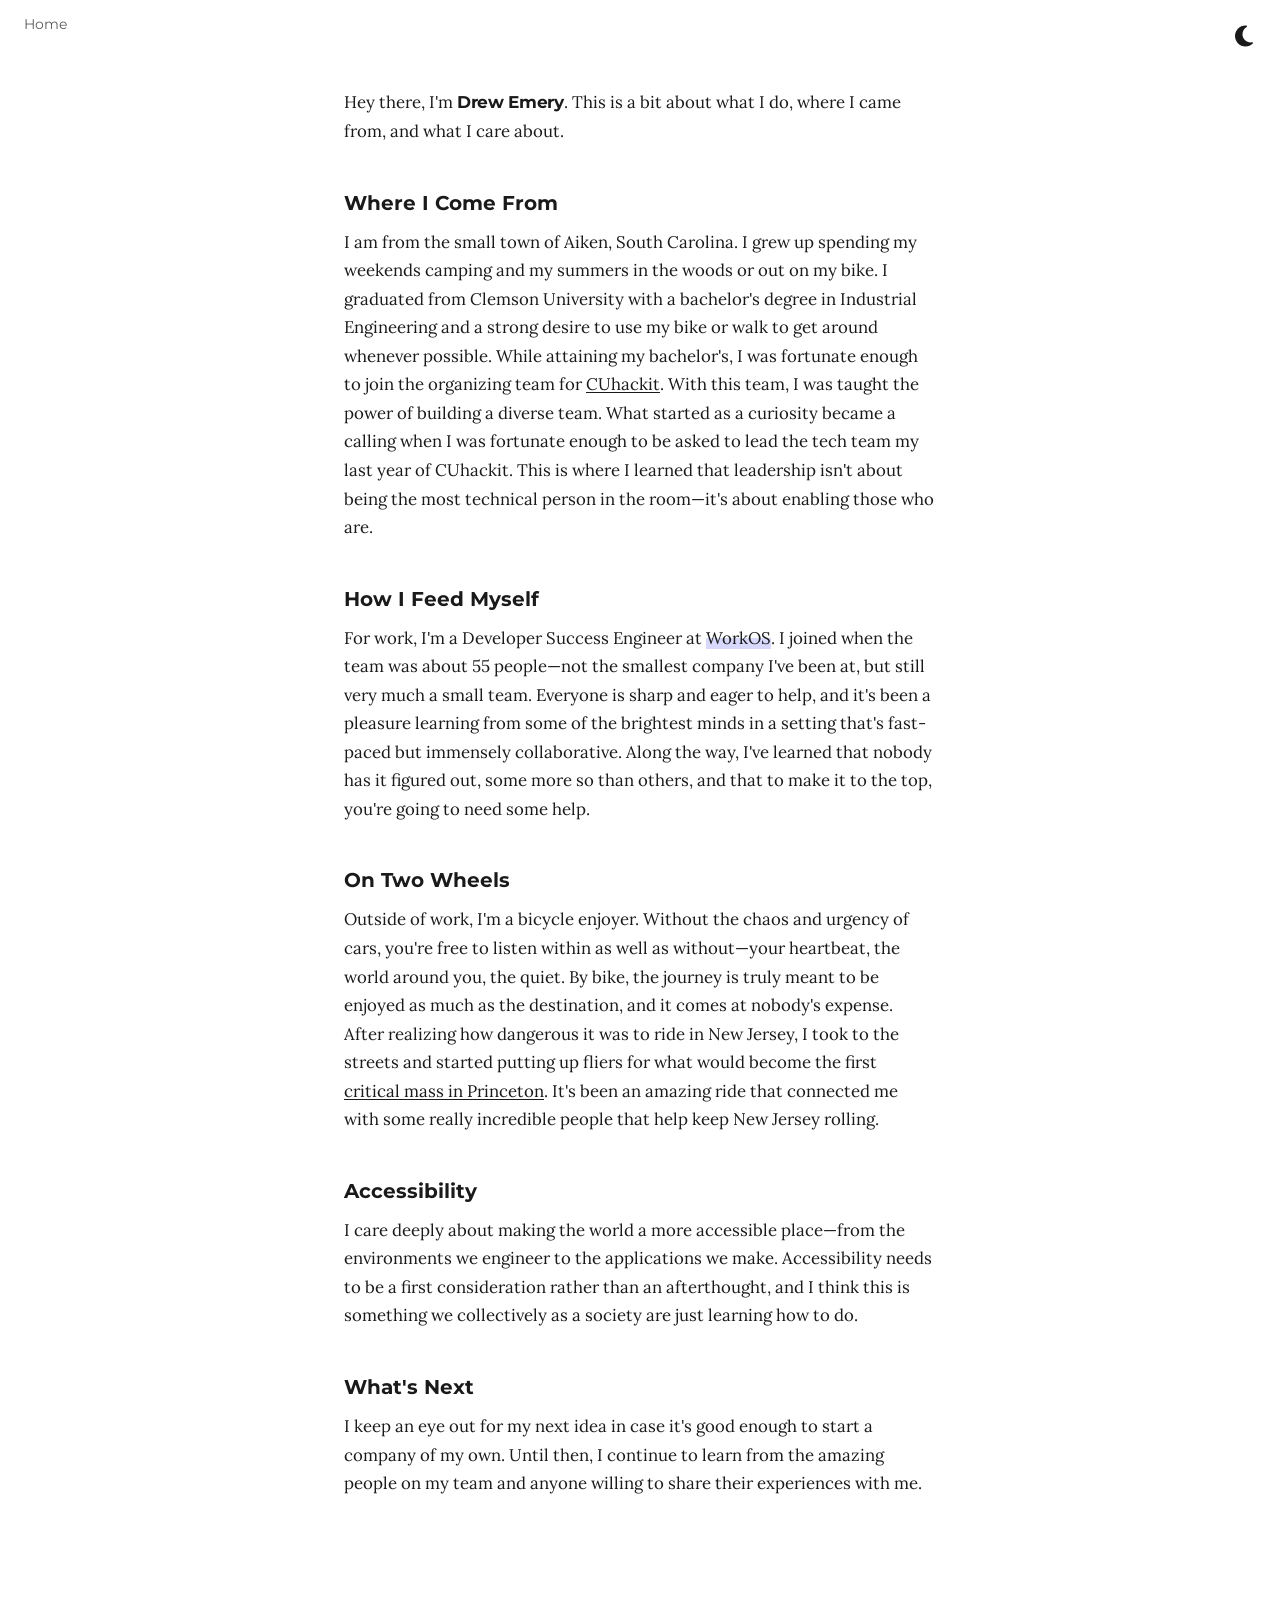
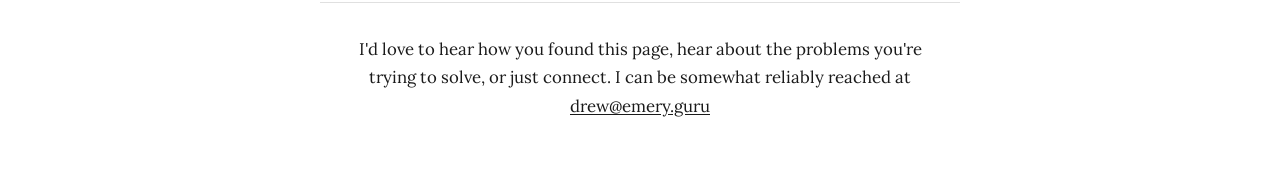
==== commit f0100976: "Use closed em dashes without surrounding spaces in site copy. Apply standard US typography across th" ====
--- a/index.html
+++ b/index.html
@@ -4,7 +4,7 @@
   <meta charset="UTF-8">
   <meta name="viewport" content="width=device-width, initial-scale=1.0">
   <title>Drew Emery</title>
-  <meta name="description" content="Drew Emery — Developer Success Engineer, cyclist, and accessibility advocate.">
+  <meta name="description" content="Drew Emery—Developer Success Engineer, cyclist, and accessibility advocate.">
   <link rel="preconnect" href="https://fonts.googleapis.com">
   <link rel="preconnect" href="https://fonts.gstatic.com" crossorigin>
   <link rel="stylesheet" href="https://fonts.googleapis.com/css2?family=Montserrat:wght@700&family=Lora:ital,wght@0,400;0,500;1,400&display=swap">
@@ -45,22 +45,22 @@
 
     <section>
       <h2>Where I Come From</h2>
-      <p>I am from the small town of Aiken, South Carolina. I grew up spending my weekends camping and my summers in the woods or out on my bike. I graduated from Clemson University with a bachelor's degree in Industrial Engineering and a strong desire to use my bike or walk to get around whenever possible. While attaining my bachelor's, I was fortunate enough to join the organizing team for <a href="https://cuhack.it">CUhackit</a>. With this team, I was taught the power of building a diverse team. What started as a curiosity became a calling when I was fortunate enough to be asked to lead the tech team my last year of CUhackit. This is where I learned that leadership isn't about being the most technical person in the room &mdash; it's about enabling those who are.</p>
+      <p>I am from the small town of Aiken, South Carolina. I grew up spending my weekends camping and my summers in the woods or out on my bike. I graduated from Clemson University with a bachelor's degree in Industrial Engineering and a strong desire to use my bike or walk to get around whenever possible. While attaining my bachelor's, I was fortunate enough to join the organizing team for <a href="https://cuhack.it">CUhackit</a>. With this team, I was taught the power of building a diverse team. What started as a curiosity became a calling when I was fortunate enough to be asked to lead the tech team my last year of CUhackit. This is where I learned that leadership isn't about being the most technical person in the room&mdash;it's about enabling those who are.</p>
     </section>
 
     <section>
       <h2>How I Feed Myself</h2>
-      <p>For work, I'm a Developer Success Engineer at <a href="https://workos.com" class="highlight-workos">WorkOS</a>. I joined when the team was about 55 people &mdash; not the smallest company I've been at, but still very much a small team. Everyone is sharp and eager to help, and it's been a pleasure learning from some of the brightest minds in a setting that's fast-paced but immensely collaborative. Along the way, I've learned that nobody has it figured out, some more so than others, and that to make it to the top, you're going to need some help.</p>
+      <p>For work, I'm a Developer Success Engineer at <a href="https://workos.com" class="highlight-workos">WorkOS</a>. I joined when the team was about 55 people&mdash;not the smallest company I've been at, but still very much a small team. Everyone is sharp and eager to help, and it's been a pleasure learning from some of the brightest minds in a setting that's fast-paced but immensely collaborative. Along the way, I've learned that nobody has it figured out, some more so than others, and that to make it to the top, you're going to need some help.</p>
     </section>
 
     <section>
       <h2>On Two Wheels</h2>
-      <p>Outside of work, I'm a bicycle enjoyer. Without the chaos and urgency of cars, you're free to listen within as well as without &mdash; your heartbeat, the world around you, the quiet. By bike, the journey is truly meant to be enjoyed as much as the destination, and it comes at nobody's expense. After realizing how dangerous it was to ride in New Jersey, I took to the streets and started putting up fliers for what would become the first <a href="https://cmp.bike">critical mass in Princeton</a>. It's been an amazing ride that connected me with some really incredible people that help keep New Jersey rolling.</p>
+      <p>Outside of work, I'm a bicycle enjoyer. Without the chaos and urgency of cars, you're free to listen within as well as without&mdash;your heartbeat, the world around you, the quiet. By bike, the journey is truly meant to be enjoyed as much as the destination, and it comes at nobody's expense. After realizing how dangerous it was to ride in New Jersey, I took to the streets and started putting up fliers for what would become the first <a href="https://cmp.bike">critical mass in Princeton</a>. It's been an amazing ride that connected me with some really incredible people that help keep New Jersey rolling.</p>
     </section>
 
     <section>
       <h2>Accessibility</h2>
-      <p>I care deeply about making the world a more accessible place &mdash; from the environments we engineer to the applications we make. Accessibility needs to be a first consideration rather than an afterthought, and I think this is something we collectively as a society are just learning how to do.</p>
+      <p>I care deeply about making the world a more accessible place&mdash;from the environments we engineer to the applications we make. Accessibility needs to be a first consideration rather than an afterthought, and I think this is something we collectively as a society are just learning how to do.</p>
     </section>
 
     <section>
